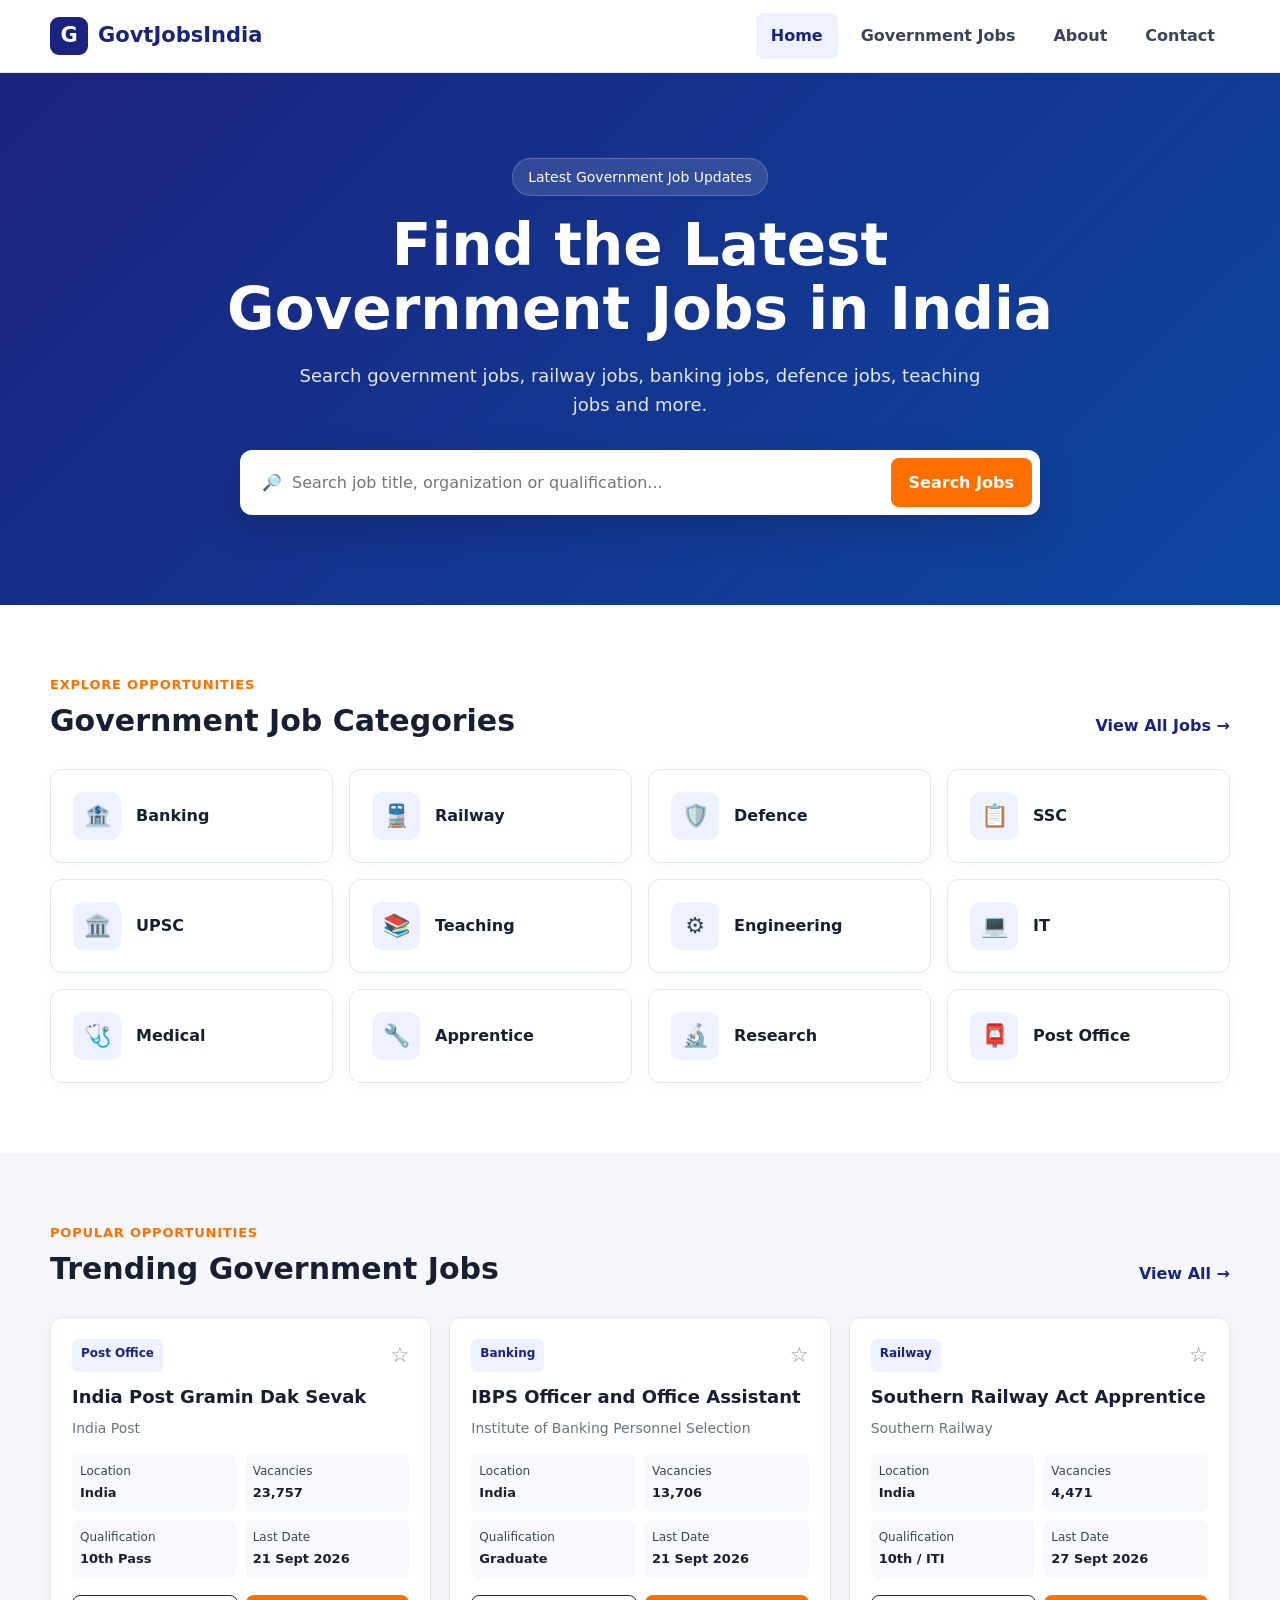
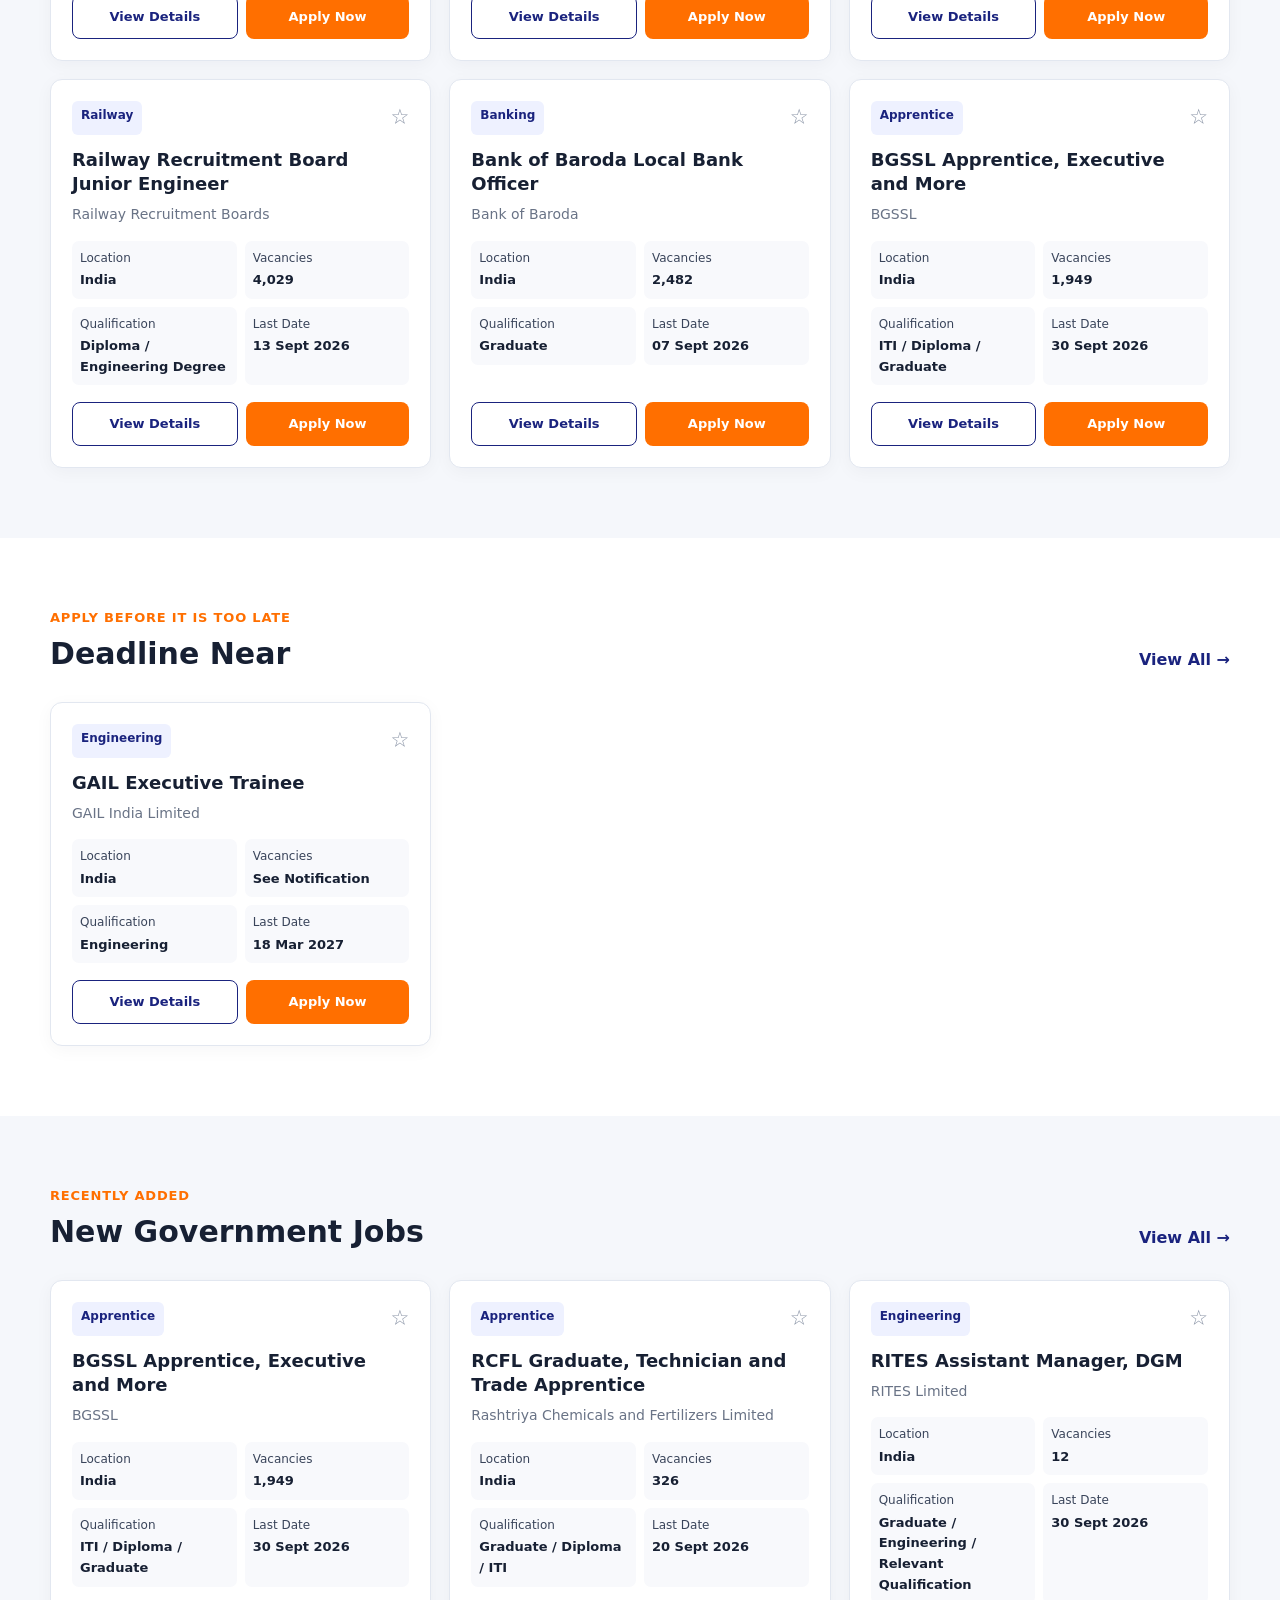
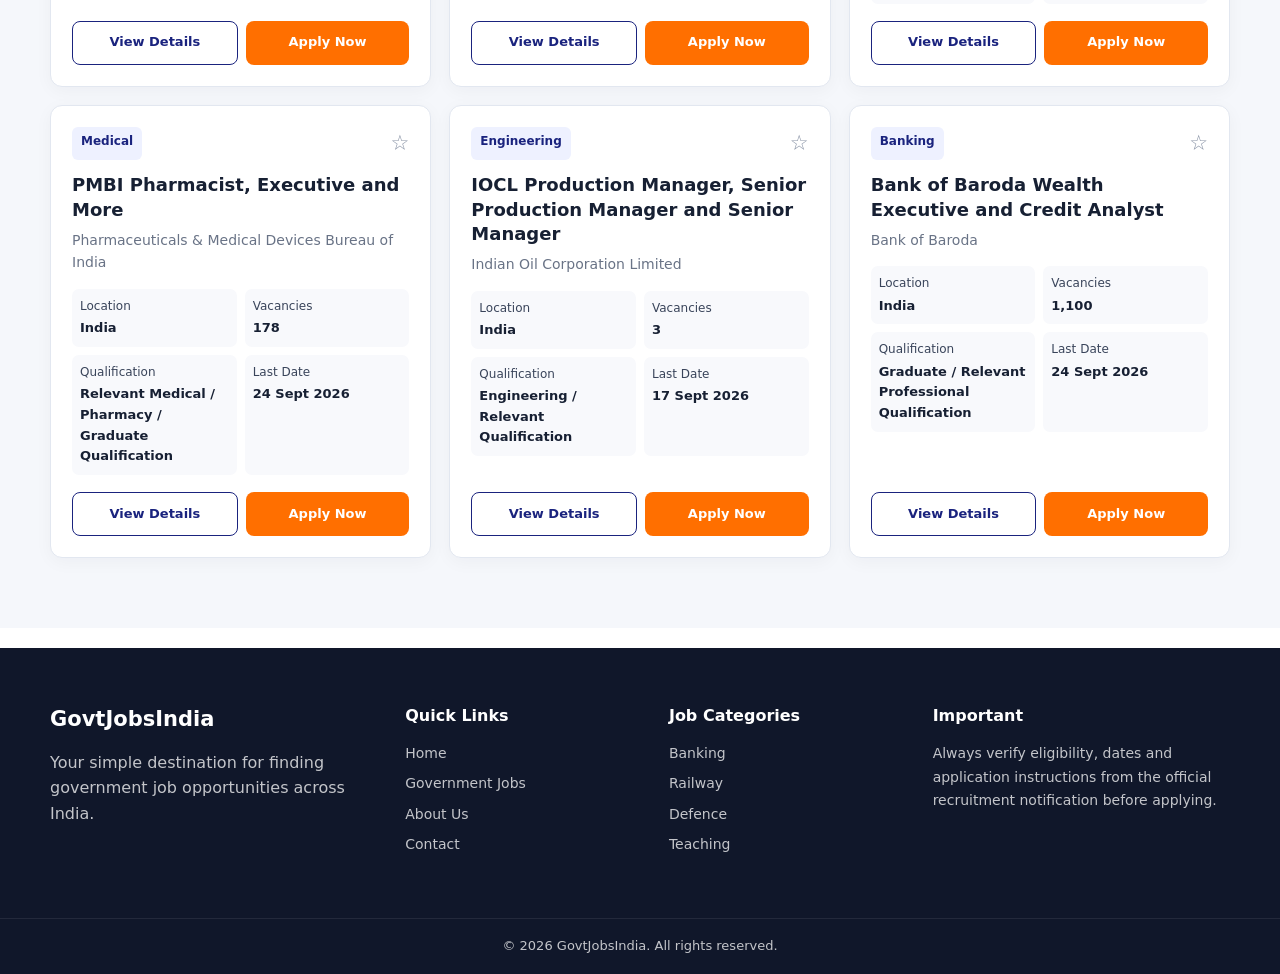
==== index.html @ e60f7128 "Update index.html" ====
<!DOCTYPE html>
<html lang="en">
<head>
    <meta name="google-site-verification" content="60Q8MkypbepkifWlo8jgeXw853gjFhP07hwdZeggtnI" />
    <meta charset="UTF-8">
    <meta name="viewport" content="width=device-width, initial-scale=1.0">
    <title>GovtJobsIndia - Latest Government Jobs in India</title>
    <meta name="description" content="Find the latest government jobs, banking jobs, railway jobs, defence jobs, teaching jobs and other government vacancies in India.">
    <meta name="keywords" content="government jobs India, govt jobs, latest government jobs, railway jobs, bank jobs, SSC jobs, UPSC jobs">
    <link rel="stylesheet" href="style.css">
</head>
<body>

<header class="site-header">
    <div class="container nav-container">
        <a href="index.html" class="logo">
            <span class="logo-icon">G</span>
            <span>GovtJobsIndia</span>
        </a>
        <button class="menu-toggle" id="menuToggle" aria-label="Open menu">☰</button>
        <nav class="main-nav" id="mainNav">
            <a href="index.html" class="active">Home</a>
            <a href="jobs.html">Government Jobs</a>
            <a href="about.html">About</a>
            <a href="contact.html">Contact</a>
        </nav>
    </div>
</header>

<main>
    <!-- HERO -->
    <section class="hero">
        <div class="container hero-content">
            <span class="hero-badge">Latest Government Job Updates</span>
            <h1>Find the Latest Government Jobs in India</h1>
            <p>Search government jobs, railway jobs, banking jobs, defence jobs, teaching jobs and more.</p>
            <form class="hero-search" id="homeSearch">
                <div class="search-box">
                    <span>🔎</span>
                    <input type="text" id="homeSearchInput" placeholder="Search job title, organization or qualification...">
                </div>
                <button type="submit" class="btn btn-primary">Search Jobs</button>
            </form>
        </div>
    </section>

    <!-- CATEGORIES -->
    <section class="section">
        <div class="container">
            <div class="section-heading">
                <div>
                    <span class="section-label">Explore Opportunities</span>
                    <h2>Government Job Categories</h2>
                </div>
                <a href="jobs.html" class="view-all">View All Jobs →</a>
            </div>
            <div class="category-grid" id="categoryGrid"></div>
        </div>
    </section>

    <!-- TRENDING JOBS -->
    <section class="section section-light">
        <div class="container">
            <div class="section-heading">
                <div>
                    <span class="section-label">Popular Opportunities</span>
                    <h2>Trending Government Jobs</h2>
                </div>
                <a href="jobs.html" class="view-all">View All →</a>
            </div>
            <div class="job-grid" id="trendingJobs"></div>
        </div>
    </section>

    <!-- DEADLINE -->
    <section class="section">
        <div class="container">
            <div class="section-heading">
                <div>
                    <span class="section-label">Apply Before It Is Too Late</span>
                    <h2>Deadline Near</h2>
                </div>
                <a href="jobs.html?sort=deadline" class="view-all">View All →</a>
            </div>
            <div class="job-grid" id="deadlineJobs"></div>
        </div>
    </section>

    <!-- NEW JOBS -->
    <section class="section section-light">
        <div class="container">
            <div class="section-heading">
                <div>
                    <span class="section-label">Recently Added</span>
                    <h2>New Government Jobs</h2>
                </div>
                <a href="jobs.html?sort=newest" class="view-all">View All →</a>
            </div>
            <div class="job-grid" id="newJobs"></div>
        </div>
    </section>
</main>

<footer class="site-footer">
    <div class="container footer-grid">
        <div>
            <a href="index.html" class="footer-logo">GovtJobsIndia</a>
            <p>Your simple destination for finding government job opportunities across India.</p>
        </div>
        <div>
            <h3>Quick Links</h3>
            <a href="index.html">Home</a>
            <a href="jobs.html">Government Jobs</a>
            <a href="about.html">About Us</a>
            <a href="contact.html">Contact</a>
        </div>
        <div>
            <h3>Job Categories</h3>
            <a href="jobs.html?category=Banking">Banking</a>
            <a href="jobs.html?category=Railway">Railway</a>
            <a href="jobs.html?category=Defence">Defence</a>
            <a href="jobs.html?category=Teaching">Teaching</a>
        </div>
        <div>
            <h3>Important</h3>
            <p class="footer-note">Always verify eligibility, dates and application instructions from the official recruitment notification before applying.</p>
        </div>
    </div>
    <div class="footer-bottom">
        <div class="container">
            <p>© <span id="currentYear"></span> GovtJobsIndia. All rights reserved.</p>
        </div>
    </div>
</footer>

<script src="data.js"></script>
<script src="app.js"></script>
</body>
</html>
---- style.css ----
/* =========================================================
   GOVTJOBSINDIA - GLOBAL CSS
   ========================================================= */

:root {

    --primary: #1a237e;
    --secondary: #0d47a1;
    --accent: #ff6f00;
    --success: #2e7d32;
    --warning: #e65100;

    --dark: #172033;
    --text: #39445a;
    --muted: #697386;

    --white: #ffffff;
    --light: #f5f7fb;
    --border: #e2e7f0;

    --shadow:
        0 8px 30px rgba(26, 35, 126, 0.08);

    --radius: 12px;

    --container: 1180px;
}


/* RESET */

* {
    margin: 0;
    padding: 0;
    box-sizing: border-box;
}


html {
    scroll-behavior: smooth;
}


body {

    font-family:
        "Segoe UI",
        Roboto,
        system-ui,
        -apple-system,
        sans-serif;

    color: var(--text);

    background: var(--white);

    line-height: 1.6;

    font-size: 16px;
}


img {
    max-width: 100%;
    display: block;
}


a {
    text-decoration: none;
    color: inherit;
}


button,
input,
select,
textarea {
    font: inherit;
}


button {
    cursor: pointer;
}


/* CONTAINER */

.container {

    width: min(
        calc(100% - 32px),
        var(--container)
    );

    margin: 0 auto;
}


/* HEADER */

.site-header {

    background: var(--white);

    border-bottom:
        1px solid var(--border);

    position: sticky;

    top: 0;

    z-index: 1000;
}


.nav-container {

    min-height: 72px;

    display: flex;

    align-items: center;

    justify-content: space-between;
}


.logo {

    display: flex;

    align-items: center;

    gap: 10px;

    color: var(--primary);

    font-size: 21px;

    font-weight: 700;
}


.logo-icon {

    width: 38px;
    height: 38px;

    border-radius: 9px;

    display: flex;

    align-items: center;
    justify-content: center;

    background: var(--primary);

    color: white;

    font-weight: 800;
}


.main-nav {

    display: flex;

    align-items: center;

    gap: 8px;
}


.main-nav a {

    padding: 10px 15px;

    border-radius: 8px;

    color: var(--text);

    font-weight: 600;

    transition: 0.2s ease;
}


.main-nav a:hover,
.main-nav a.active {

    color: var(--primary);

    background: #eef1ff;
}


.menu-toggle {

    display: none;

    border: 0;

    background: transparent;

    font-size: 27px;

    color: var(--primary);
}


/* HERO */

.hero {

    background:
        linear-gradient(
            135deg,
            var(--primary),
            var(--secondary)
        );

    color: white;

    padding:
        85px 0 90px;
}


.hero-content {

    max-width: 900px;

    text-align: center;

    margin: auto;
}


.hero-badge {

    display: inline-block;

    background:
        rgba(255,255,255,0.13);

    border:
        1px solid rgba(255,255,255,0.2);

    padding: 7px 15px;

    border-radius: 30px;

    font-size: 14px;

    margin-bottom: 18px;
}


.hero h1 {

    font-size:
        clamp(34px, 5vw, 58px);

    line-height: 1.1;

    margin-bottom: 20px;

    font-weight: 700;
}


.hero p {

    max-width: 700px;

    margin: 0 auto 30px;

    font-size: 18px;

    color:
        rgba(255,255,255,0.88);
}


/* SEARCH */

.hero-search {

    max-width: 800px;

    margin: auto;

    display: flex;

    gap: 10px;

    background: white;

    padding: 8px;

    border-radius: 12px;

    box-shadow:
        0 15px 40px
        rgba(0,0,0,0.16);
}


.search-box {

    flex: 1;

    display: flex;

    align-items: center;

    gap: 10px;

    padding: 0 14px;

    color: var(--muted);
}


.search-box input {

    border: 0;

    outline: 0;

    width: 100%;

    padding: 12px 0;

    color: var(--dark);

    background: transparent;
}


/* BUTTONS */

.btn {

    border: 0;

    display: inline-flex;

    align-items: center;

    justify-content: center;

    gap: 7px;

    min-height: 44px;

    padding: 10px 18px;

    border-radius: 8px;

    font-weight: 700;

    transition:
        transform 0.2s ease,
        opacity 0.2s ease;
}


.btn:hover {

    transform: translateY(-1px);

    opacity: 0.94;
}


.btn-primary {

    background: var(--accent);

    color: white;
}


.btn-secondary {

    background: var(--primary);

    color: white;
}


.btn-outline {

    background: white;

    color: var(--primary);

    border:
        1px solid var(--primary);
}


.full-width {
    width: 100%;
}


/* SECTIONS */

.section {

    padding:
        70px 0;
}


.section-light {

    background: var(--light);
}


.section-heading {

    display: flex;

    align-items: end;

    justify-content: space-between;

    gap: 20px;

    margin-bottom: 30px;
}


.section-heading h2 {

    color: var(--dark);

    font-size: 30px;

    line-height: 1.2;
}


.section-label {

    display: block;

    color: var(--accent);

    font-size: 13px;

    text-transform: uppercase;

    letter-spacing: 0.8px;

    font-weight: 800;

    margin-bottom: 7px;
}


.view-all {

    color: var(--primary);

    font-weight: 700;

    white-space: nowrap;
}


/* CATEGORY */

.category-grid {

    display: grid;

    grid-template-columns:
        repeat(4, 1fr);

    gap: 16px;
}


.category-card {

    background: white;

    border:
        1px solid var(--border);

    border-radius: var(--radius);

    padding: 22px;

    display: flex;

    align-items: center;

    gap: 15px;

    transition: 0.2s ease;

    box-shadow:
        0 3px 15px
        rgba(20,30,60,0.03);
}


.category-card:hover {

    transform: translateY(-4px);

    border-color:
        rgba(26,35,126,0.25);

    box-shadow: var(--shadow);
}


.category-icon {

    width: 48px;
    height: 48px;

    flex: 0 0 48px;

    display: flex;

    align-items: center;
    justify-content: center;

    border-radius: 10px;

    background: #eef1ff;

    font-size: 22px;
}


.category-card h3 {

    color: var(--dark);

    font-size: 16px;
}


/* JOB GRID */

.job-grid {

    display: grid;

    grid-template-columns:
        repeat(3, 1fr);

    gap: 18px;
}


.job-card {

    background: white;

    border:
        1px solid var(--border);

    border-radius: var(--radius);

    padding: 21px;

    box-shadow:
        0 4px 18px
        rgba(20,30,60,0.04);

    transition: 0.2s ease;

    display: flex;

    flex-direction: column;
}


.job-card:hover {

    transform: translateY(-4px);

    box-shadow: var(--shadow);
}


.job-top {

    display: flex;

    justify-content: space-between;

    gap: 10px;

    margin-bottom: 13px;
}


.job-category {

    display: inline-flex;

    padding: 5px 9px;

    border-radius: 6px;

    background: #eef1ff;

    color: var(--primary);

    font-size: 12px;

    font-weight: 700;
}


.save-btn {

    border: 0;

    background: transparent;

    font-size: 21px;

    color: #8b95a7;
}


.save-btn.saved {

    color: var(--accent);
}


.job-card h3 {

    color: var(--dark);

    font-size: 18px;

    line-height: 1.35;

    margin-bottom: 7px;
}


.job-org {

    color: var(--muted);

    font-size: 14px;

    margin-bottom: 15px;
}


.job-meta {

    display: grid;

    grid-template-columns:
        1fr 1fr;

    gap: 8px;

    margin-bottom: 17px;
}


.meta-item {

    background: #f8f9fc;

    border-radius: 7px;

    padding: 8px;

    font-size: 12px;
}


.meta-item strong {

    display: block;

    color: var(--dark);

    font-size: 13px;

    margin-top: 2px;
}


.deadline {

    color: var(--warning);

    font-weight: 700;
}


.job-actions {

    display: flex;

    gap: 8px;

    margin-top: auto;
}


.job-actions .btn {

    flex: 1;

    min-width: 0;

    font-size: 13px;
}


/* PAGE HERO */

.page-hero {

    padding:
        65px 0;

    background:
        linear-gradient(
            135deg,
            #f2f4ff,
            #eef5ff
        );

    border-bottom:
        1px solid var(--border);
}


.page-hero h1 {

    color: var(--dark);

    font-size:
        clamp(32px, 5vw, 46px);

    line-height: 1.15;

    margin-bottom: 12px;
}


.page-hero p {

    color: var(--muted);

    font-size: 17px;
}


/* FILTER */

.filter-panel {

    background: white;

    border:
        1px solid var(--border);

    border-radius: var(--radius);

    padding: 20px;

    display: grid;

    grid-template-columns:
        2fr repeat(5, 1fr) auto;

    gap: 12px;

    margin-bottom: 30px;

    box-shadow:
        0 4px 18px
        rgba(20,30,60,0.04);
}


.filter-group,
.filter-search {

    display: flex;

    flex-direction: column;

    gap: 6px;
}


.filter-group label,
.filter-search label,
.form-group label {

    color: var(--dark);

    font-size: 13px;

    font-weight: 700;
}


.filter-panel input,
.filter-panel select,
.form-group input,
.form-group textarea {

    width: 100%;

    border:
        1px solid var(--border);

    border-radius: 8px;

    background: white;

    color: var(--dark);

    padding: 11px 12px;

    outline: none;

    transition: 0.2s ease;
}


.filter-panel input:focus,
.filter-panel select:focus,
.form-group input:focus,
.form-group textarea:focus {

    border-color:
        var(--primary);

    box-shadow:
        0 0 0 3px
        rgba(26,35,126,0.08);
}


.reset-btn {

    align-self: end;
}


/* RESULTS */

.results-header {

    display: flex;

    justify-content: space-between;

    margin-bottom: 22px;
}


.results-header h2 {

    color: var(--dark);

    font-size: 25px;
}


.results-header p {

    color: var(--muted);

    font-size: 14px;
}


/* JOB LIST */

.job-list {

    display: grid;

    gap: 14px;
}


.job-list .job-card {

    display: grid;

    grid-template-columns:
        1fr auto;

    align-items: center;

    gap: 20px;
}


.job-list .job-meta {

    margin-bottom: 0;
}


.job-list .job-actions {

    min-width: 210px;
}


/* PAGINATION */

.pagination {

    display: flex;

    justify-content: center;

    flex-wrap: wrap;

    gap: 7px;

    margin-top: 35px;
}


.page-btn {

    min-width: 40px;

    height: 40px;

    border:
        1px solid var(--border);

    border-radius: 7px;

    background: white;

    color: var(--dark);

    font-weight: 700;
}


.page-btn.active {

    background: var(--primary);

    color: white;

    border-color: var(--primary);
}


/* DETAIL */

.detail-wrapper {

    padding:
        55px 0 75px;
}


.detail-header {

    background:
        linear-gradient(
            135deg,
            var(--primary),
            var(--secondary)
        );

    color: white;

    border-radius:
        15px 15px 0 0;

    padding: 35px;
}


.detail-header h1 {

    font-size:
        clamp(28px, 4vw, 42px);

    line-height: 1.2;

    margin-bottom: 12px;
}


.detail-org {

    font-size: 17px;

    opacity: 0.9;
}


.detail-badges {

    display: flex;

    flex-wrap: wrap;

    gap: 8px;

    margin-top: 20px;
}


.badge {

    display: inline-flex;

    align-items: center;

    padding: 6px 10px;

    border-radius: 6px;

    background:
        rgba(255,255,255,0.13);

    font-size: 13px;
}


.countdown-box {

    margin-top: 20px;

    background:
        rgba(0,0,0,0.16);

    padding: 13px 16px;

    border-radius: 9px;

    font-weight: 700;
}


.detail-body {

    background: white;

    border:
        1px solid var(--border);

    border-top: 0;

    border-radius:
        0 0 15px 15px;

    padding: 30px;
}


.detail-grid {

    display: grid;

    grid-template-columns:
        repeat(4, 1fr);

    gap: 13px;

    margin-bottom: 35px;
}


.detail-item {

    padding: 15px;

    background: var(--light);

    border-radius: 9px;
}


.detail-item span {

    display: block;

    color: var(--muted);

    font-size: 12px;

    margin-bottom: 4px;
}


.detail-item strong {

    color: var(--dark);

    font-size: 14px;
}


.detail-section {

    padding: 25px 0;

    border-top:
        1px solid var(--border);
}


.detail-section h2 {

    color: var(--dark);

    font-size: 22px;

    margin-bottom: 13px;
}


.detail-section p {

    margin-bottom: 10px;
}


.detail-section ul {

    padding-left: 20px;
}


.detail-section li {

    margin-bottom: 7px;
}


.source-details {

    background:
        #f7f9ff;

    border:
        1px solid #dfe5ff;

    border-radius: 10px;

    padding: 20px;
}


.important-links {

    display: flex;

    flex-wrap: wrap;

    gap: 10px;

    margin-top: 20px;
}


/* ABOUT */

.content-card {

    background: white;

    border:
        1px solid var(--border);

    border-radius: var(--radius);

    padding: 30px;

    margin-bottom: 22px;

    box-shadow:
        0 4px 18px
        rgba(20,30,60,0.04);
}


.content-card h2 {

    color: var(--dark);

    font-size: 27px;

    margin-bottom: 15px;
}


.content-card p {

    margin-bottom: 13px;
}


.info-grid {

    display: grid;

    grid-template-columns:
        repeat(4, 1fr);

    gap: 18px;

    margin-bottom: 22px;
}


.info-card {

    background: white;

    border:
        1px solid var(--border);

    border-radius: var(--radius);

    padding: 23px;

    box-shadow:
        0 4px 18px
        rgba(20,30,60,0.04);
}


.info-icon {

    width: 48px;
    height: 48px;

    display: flex;

    align-items: center;
    justify-content: center;

    background: #eef1ff;

    border-radius: 9px;

    font-size: 22px;

    margin-bottom: 15px;
}


.info-card h3 {

    color: var(--dark);

    margin-bottom: 7px;
}


.info-card p {

    color: var(--muted);

    font-size: 14px;
}


.notice-card {

    border-left:
        4px solid var(--accent);
}


/* CONTACT */

.contact-grid {

    display: grid;

    grid-template-columns:
        0.8fr 1.2fr;

    gap: 30px;

    align-items: start;
}


.contact-info {

    padding: 20px 0;
}


.contact-info h2 {

    color: var(--dark);

    font-size: 30px;

    margin-bottom: 12px;
}


.contact-info > p {

    color: var(--muted);

    margin-bottom: 30px;
}


.contact-item {

    display: flex;

    gap: 14px;

    margin-bottom: 22px;
}


.contact-icon {

    width: 45px;
    height: 45px;

    flex: 0 0 45px;

    border-radius: 9px;

    background: #eef1ff;

    display: flex;

    align-items: center;
    justify-content: center;

    font-size: 19px;
}


.contact-item h3 {

    color: var(--dark);

    font-size: 16px;
}


.contact-item p {

    color: var(--muted);

    font-size: 14px;
}


.contact-form-card {

    background: white;

    border:
        1px solid var(--border);

    border-radius: var(--radius);

    padding: 28px;

    box-shadow: var(--shadow);
}


.form-group {

    margin-bottom: 17px;
}


.form-group textarea {

    resize: vertical;

    min-height: 140px;
}


.form-status {

    margin-top: 12px;

    font-size: 14px;

    font-weight: 600;
}


/* ERROR */

.error-page {

    min-height:
        70vh;

    display: flex;

    align-items: center;

    justify-content: center;

    text-align: center;
}


.error-code {

    color: var(--primary);

    font-size: 100px;

    line-height: 1;

    font-weight: 800;

    margin-bottom: 15px;
}


.error-page h1 {

    color: var(--dark);

    margin-bottom: 10px;
}


.error-page p {

    color: var(--muted);

    margin-bottom: 25px;
}


/* EMPTY */

.empty-state {

    background: white;

    border:
        1px dashed var(--border);

    padding: 45px 20px;

    text-align: center;

    border-radius: var(--radius);

    color: var(--muted);
}


.empty-state h3 {

    color: var(--dark);

    margin-bottom: 7px;
}


/* FOOTER */

.site-footer {

    background:
        #10172a;

    color:
        rgba(255,255,255,0.75);

    margin-top: 20px;
}


.footer-grid {

    display: grid;

    grid-template-columns:
        1.4fr 1fr 1fr 1.3fr;

    gap: 35px;

    padding:
        55px 0;
}


.footer-logo {

    color: white;

    font-size: 21px;

    font-weight: 800;

    display: inline-block;

    margin-bottom: 13px;
}


.footer-grid h3 {

    color: white;

    font-size: 16px;

    margin-bottom: 13px;
}


.footer-grid a:not(.footer-logo) {

    display: block;

    margin-bottom: 8px;

    font-size: 14px;
}


.footer-grid a:hover {

    color: white;
}


.footer-note {

    font-size: 14px;

    line-height: 1.7;
}


.footer-bottom {

    border-top:
        1px solid
        rgba(255,255,255,0.08);

    padding:
        17px 0;

    text-align: center;

    font-size: 13px;
}


/* RESPONSIVE */

@media (max-width: 1100px) {

    .filter-panel {

        grid-template-columns:
            repeat(3, 1fr);
    }


    .category-grid {

        grid-template-columns:
            repeat(3, 1fr);
    }


    .job-grid {

        grid-template-columns:
            repeat(2, 1fr);
    }


    .info-grid {

        grid-template-columns:
            repeat(2, 1fr);
    }


    .detail-grid {

        grid-template-columns:
            repeat(2, 1fr);
    }


    .footer-grid {

        grid-template-columns:
            repeat(2, 1fr);
    }

}


@media (max-width: 768px) {

    .container {

        width:
            min(
                calc(100% - 24px),
                var(--container)
            );
    }


    .menu-toggle {

        display: block;
    }


    .main-nav {

        position: absolute;

        top: 72px;

        left: 0;
        right: 0;

        display: none;

        flex-direction: column;

        align-items: stretch;

        background: white;

        border-bottom:
            1px solid var(--border);

        padding: 10px 12px;
    }


    .main-nav.open {

        display: flex;
    }


    .main-nav a {

        width: 100%;
    }


    .hero {

        padding:
            65px 0;
    }


    .hero-search {

        flex-direction: column;

        padding: 10px;
    }


    .hero-search .btn {

        width: 100%;
    }


    .category-grid {

        grid-template-columns:
            repeat(2, 1fr);
    }


    .job-grid {

        grid-template-columns:
            1fr;
    }


    .filter-panel {

        grid-template-columns:
            1fr;
    }


    .reset-btn {

        width: 100%;
    }


    .job-list .job-card {

        grid-template-columns:
            1fr;
    }


    .job-list .job-actions {

        min-width: 0;

        width: 100%;
    }


    .detail-header {

        padding: 25px 20px;
    }


    .detail-body {

        padding: 20px;
    }


    .detail-grid {

        grid-template-columns:
            1fr 1fr;
    }


    .contact-grid {

        grid-template-columns:
            1fr;
    }


    .section-heading {

        align-items: start;

        flex-direction: column;
    }

}


@media (max-width: 520px) {

    .category-grid {

        grid-template-columns:
            1fr;
    }


    .info-grid {

        grid-template-columns:
            1fr;
    }


    .detail-grid {

        grid-template-columns:
            1fr;
    }


    .footer-grid {

        grid-template-columns:
            1fr;
    }


    .job-actions {

        flex-direction: column;
    }


    .important-links {

        flex-direction: column;
    }


    .important-links .btn {

        width: 100%;
    }


    .section {

        padding:
            50px 0;
    }

}
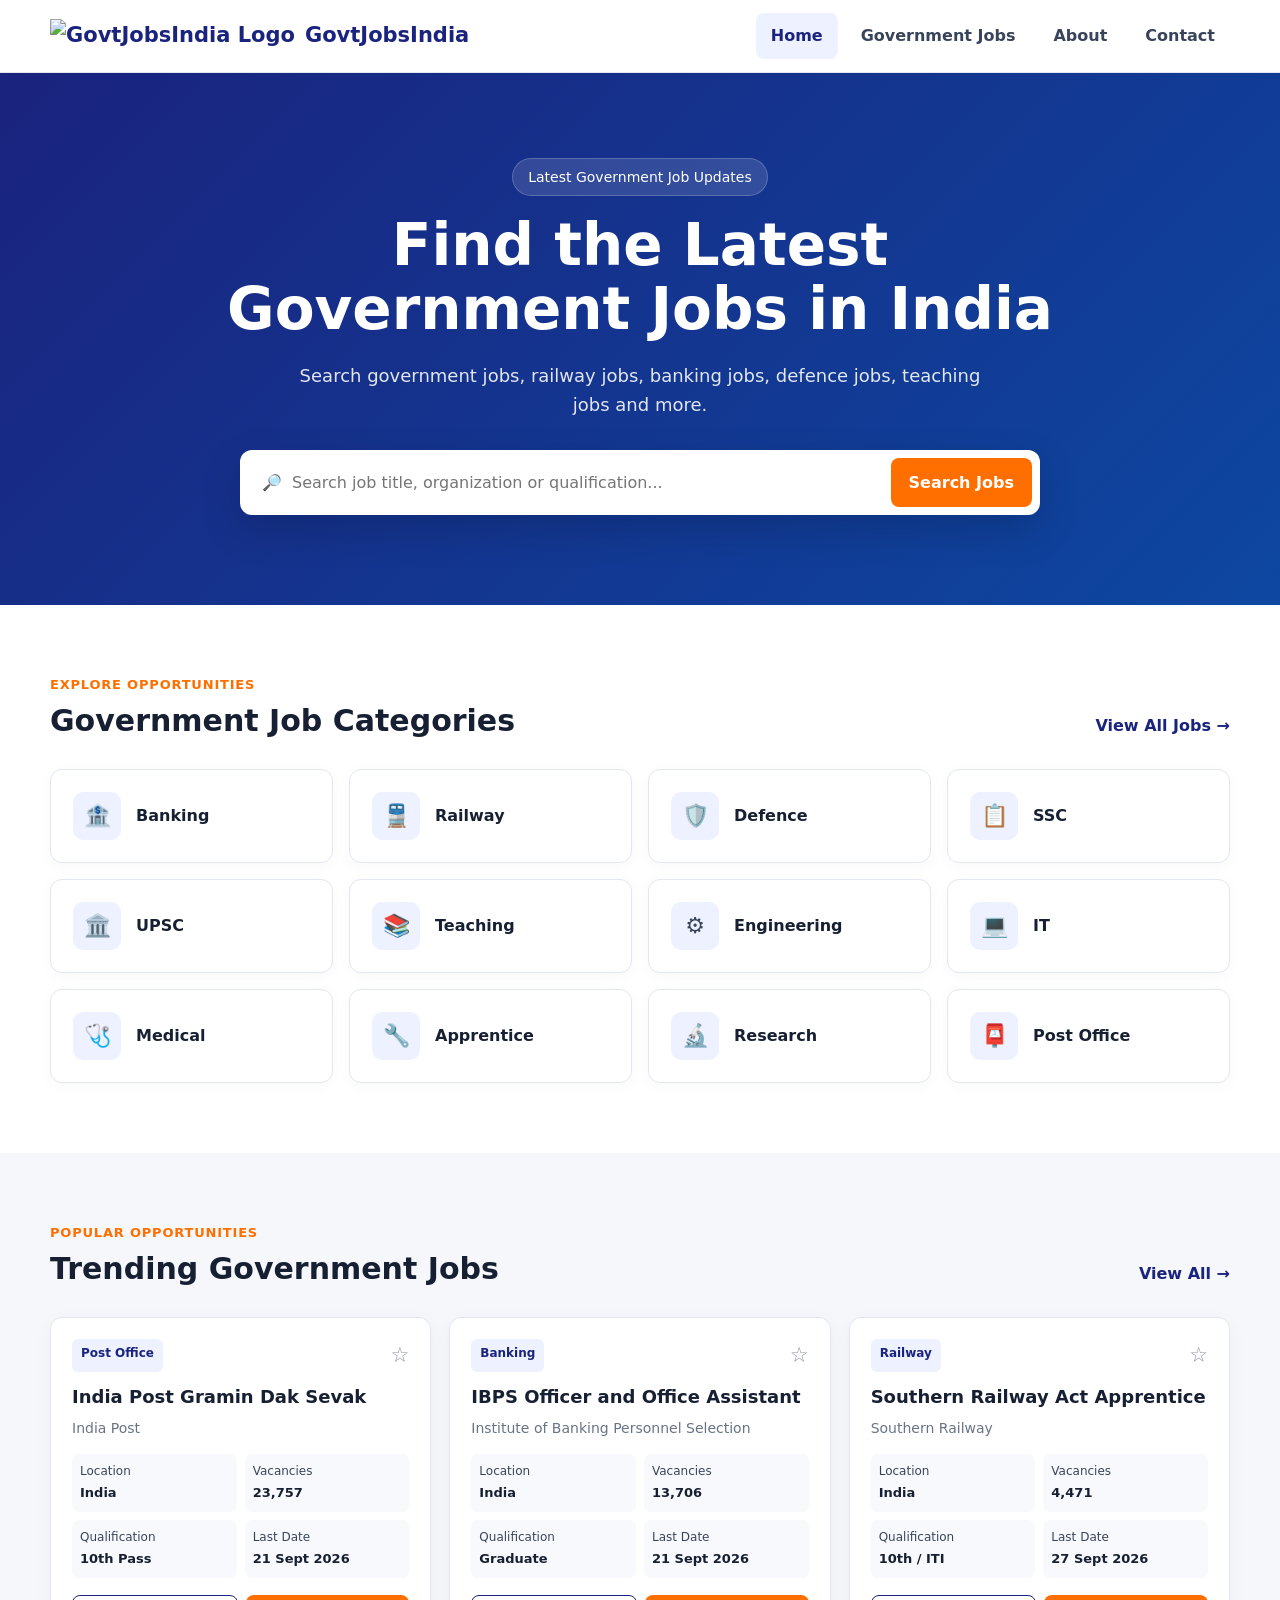
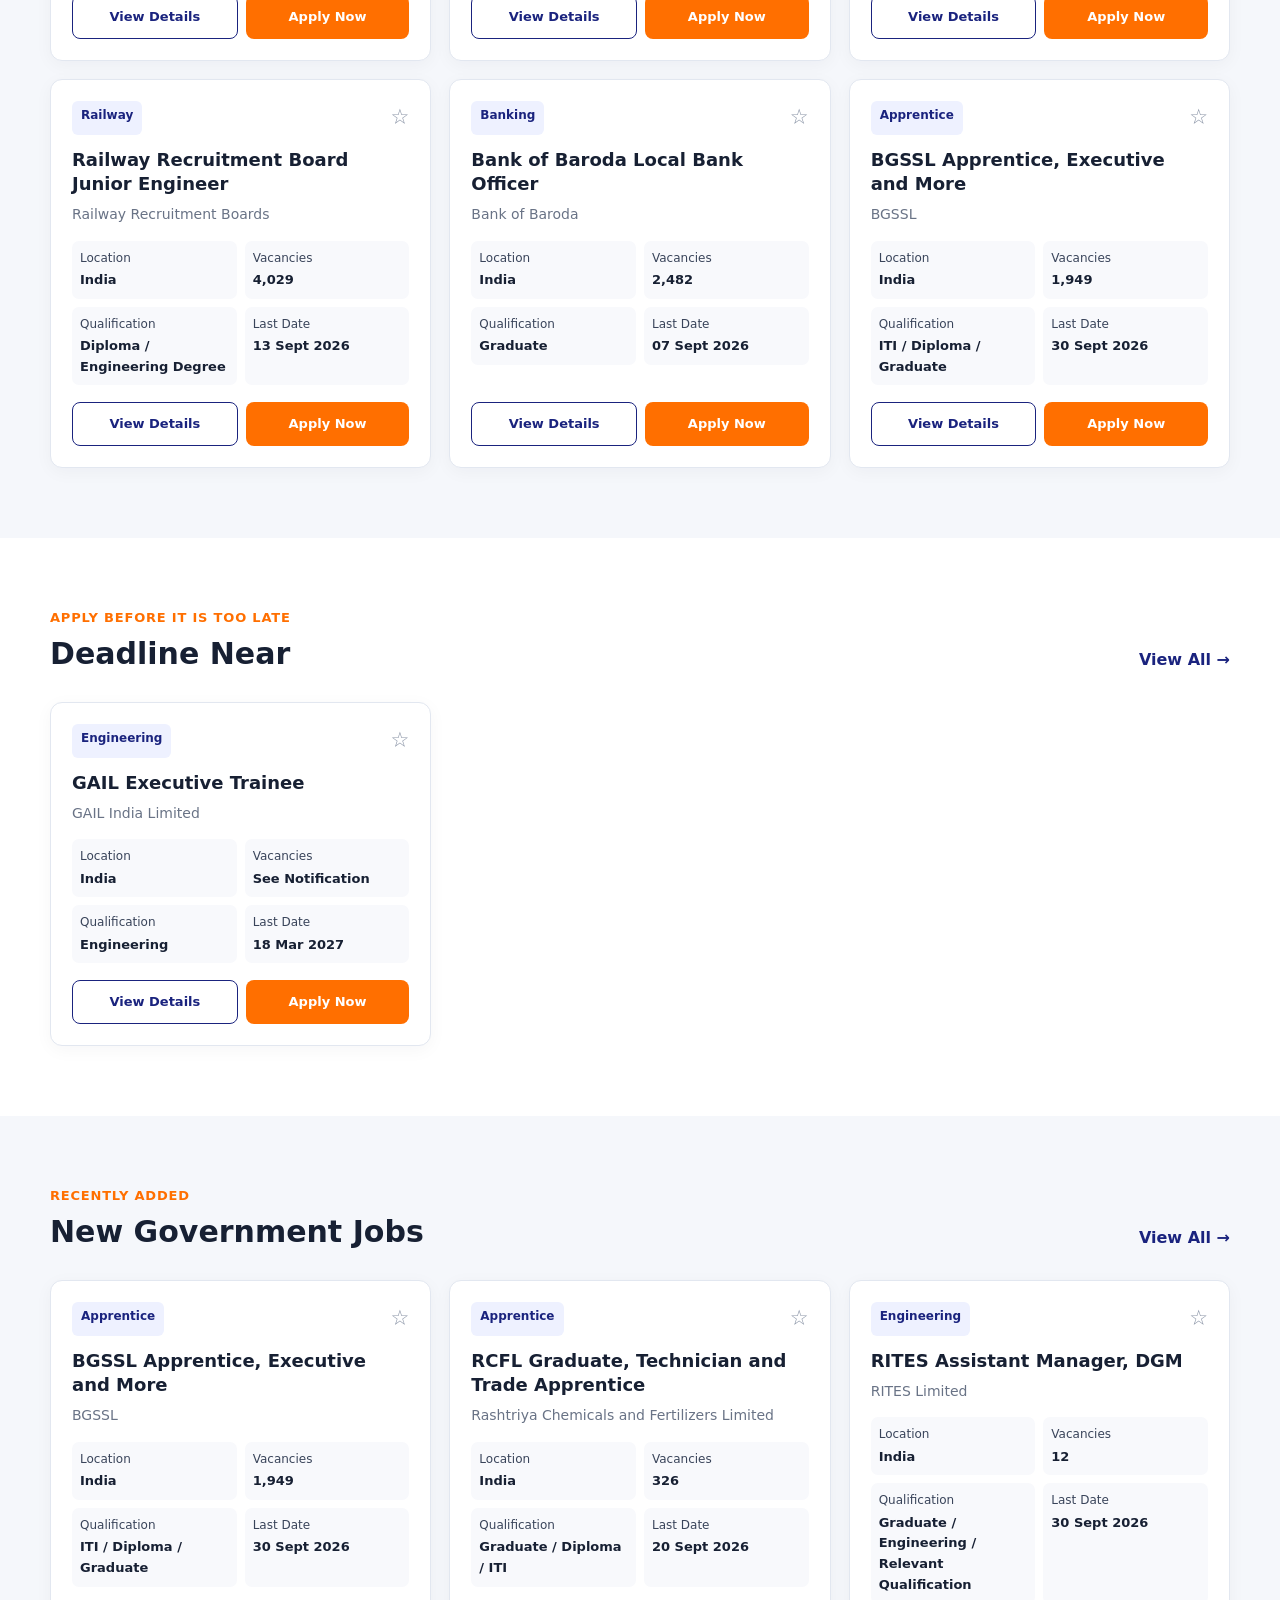
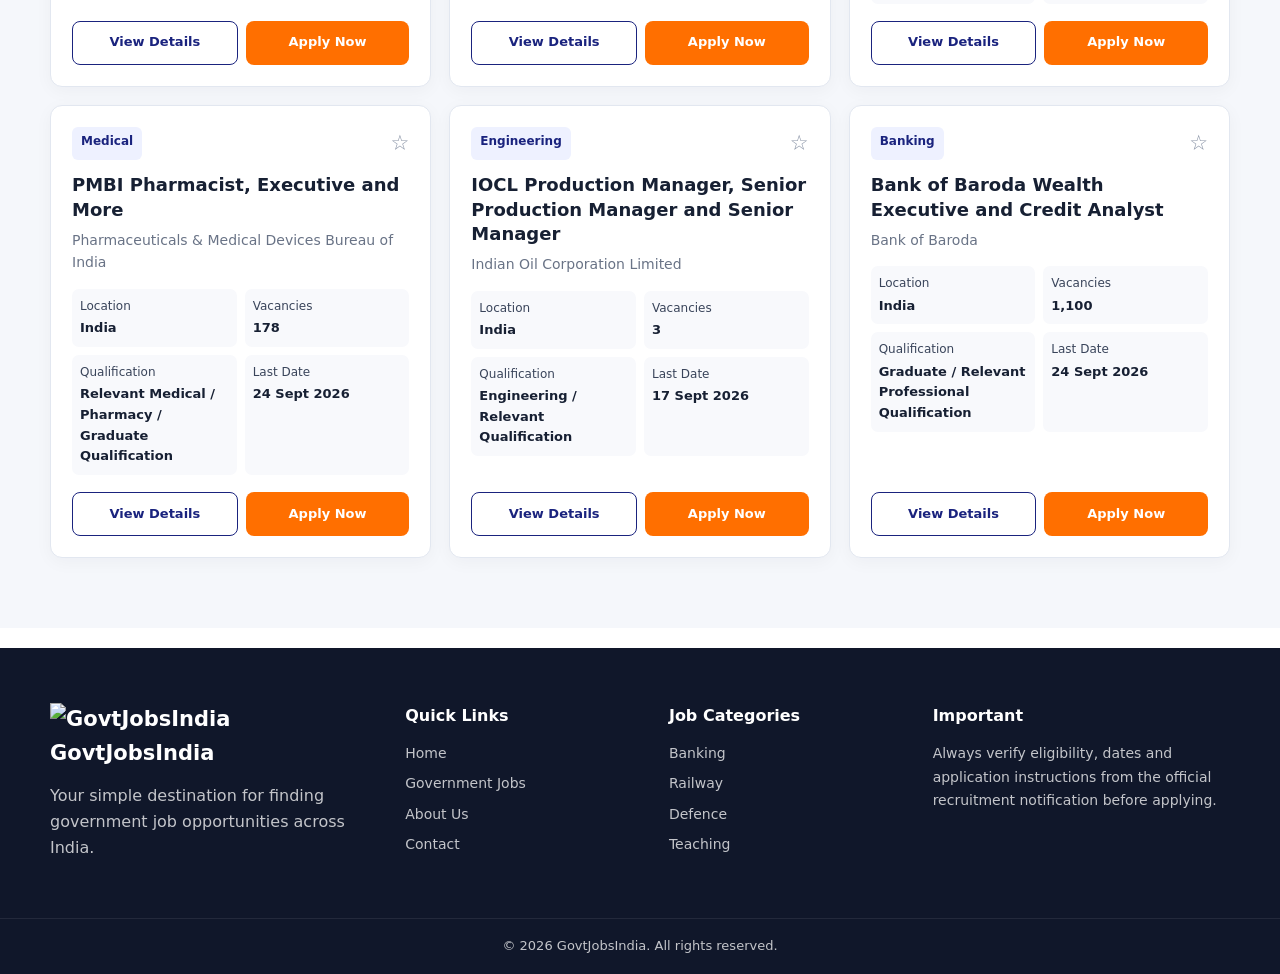
==== commit 3fa33e03: "Update index.html" ====
--- a/index.html
+++ b/index.html
@@ -1,20 +1,23 @@
 <!DOCTYPE html>
 <html lang="en">
 <head>
-    <meta name="google-site-verification" content="60Q8MkypbepkifWlo8jgeXw853gjFhP07hwdZeggtnI" />
     <meta charset="UTF-8">
     <meta name="viewport" content="width=device-width, initial-scale=1.0">
+    <meta name="google-site-verification" content="60Q8MkypbepkifWlo8jgeXw853gjFhP07hwdZeggtnI" />
     <title>GovtJobsIndia - Latest Government Jobs in India</title>
     <meta name="description" content="Find the latest government jobs, banking jobs, railway jobs, defence jobs, teaching jobs and other government vacancies in India.">
     <meta name="keywords" content="government jobs India, govt jobs, latest government jobs, railway jobs, bank jobs, SSC jobs, UPSC jobs">
     <link rel="stylesheet" href="style.css">
+    <!-- Favicon -->
+    <link rel="icon" href="favicon.ico" type="image/x-icon">
 </head>
 <body>
 
 <header class="site-header">
     <div class="container nav-container">
         <a href="index.html" class="logo">
-            <span class="logo-icon">G</span>
+            <!-- ===== লোগো ইমেজ যোগ করা হয়েছে ===== -->
+            <img src="logo.png" alt="GovtJobsIndia Logo" class="logo-img">
             <span>GovtJobsIndia</span>
         </a>
         <button class="menu-toggle" id="menuToggle" aria-label="Open menu">☰</button>
@@ -28,7 +31,6 @@
 </header>
 
 <main>
-    <!-- HERO -->
     <section class="hero">
         <div class="container hero-content">
             <span class="hero-badge">Latest Government Job Updates</span>
@@ -44,7 +46,6 @@
         </div>
     </section>
 
-    <!-- CATEGORIES -->
     <section class="section">
         <div class="container">
             <div class="section-heading">
@@ -58,7 +59,6 @@
         </div>
     </section>
 
-    <!-- TRENDING JOBS -->
     <section class="section section-light">
         <div class="container">
             <div class="section-heading">
@@ -72,7 +72,6 @@
         </div>
     </section>
 
-    <!-- DEADLINE -->
     <section class="section">
         <div class="container">
             <div class="section-heading">
@@ -86,7 +85,6 @@
         </div>
     </section>
 
-    <!-- NEW JOBS -->
     <section class="section section-light">
         <div class="container">
             <div class="section-heading">
@@ -104,7 +102,10 @@
 <footer class="site-footer">
     <div class="container footer-grid">
         <div>
-            <a href="index.html" class="footer-logo">GovtJobsIndia</a>
+            <a href="index.html" class="footer-logo">
+                <img src="logo.png" alt="GovtJobsIndia" class="footer-logo-img">
+                GovtJobsIndia
+            </a>
             <p>Your simple destination for finding government job opportunities across India.</p>
         </div>
         <div>
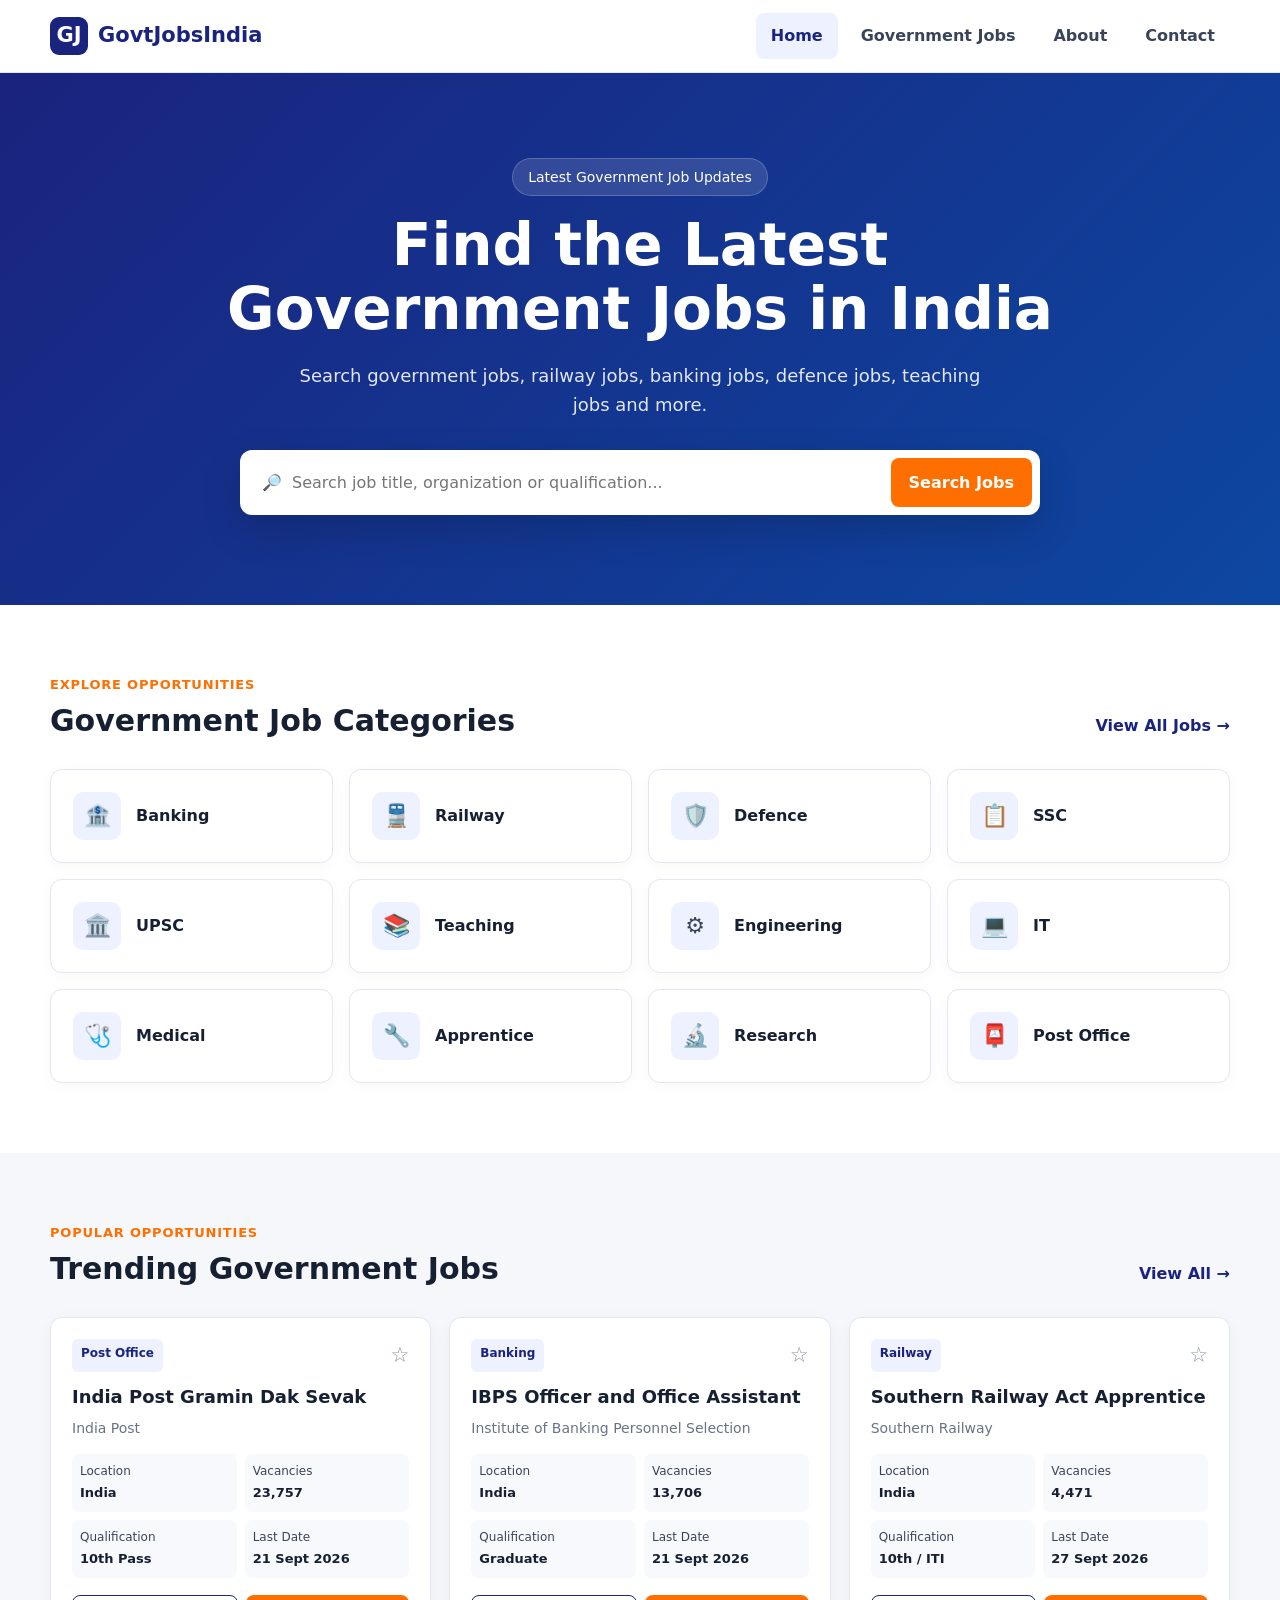
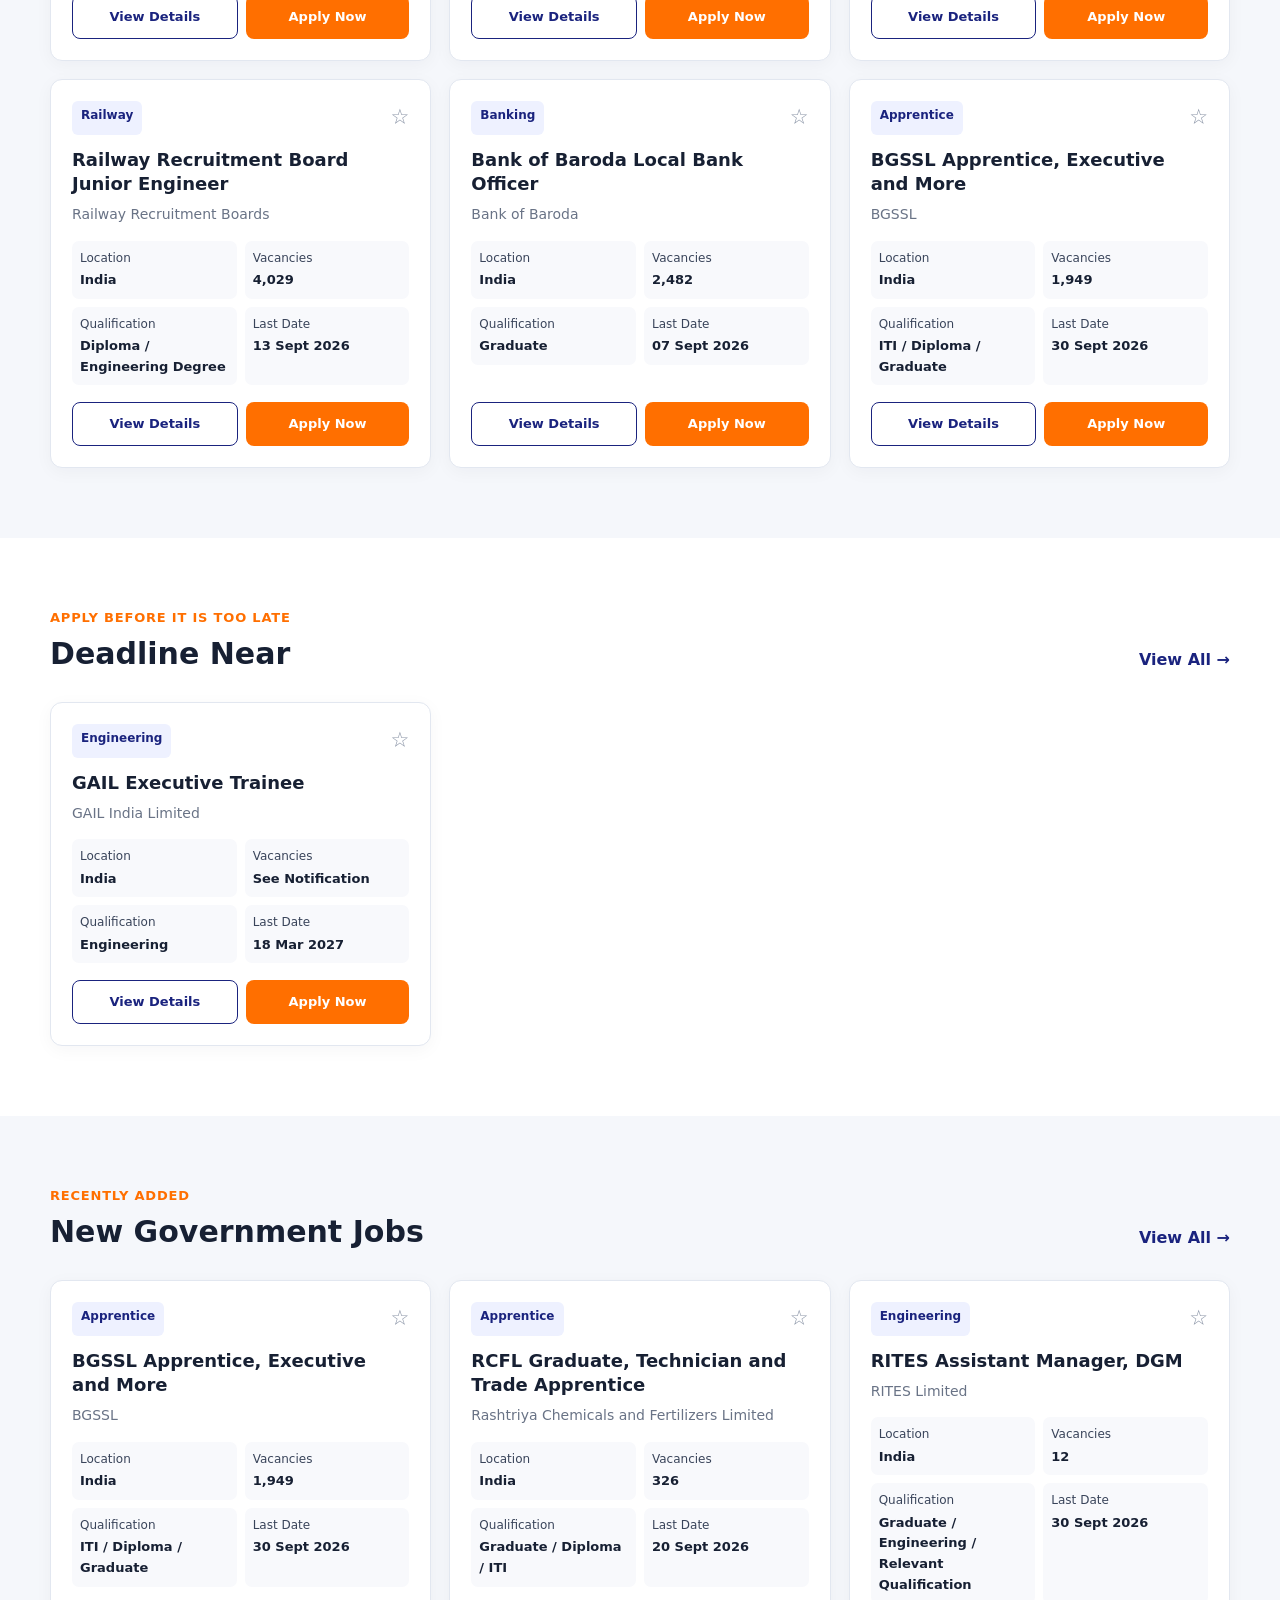
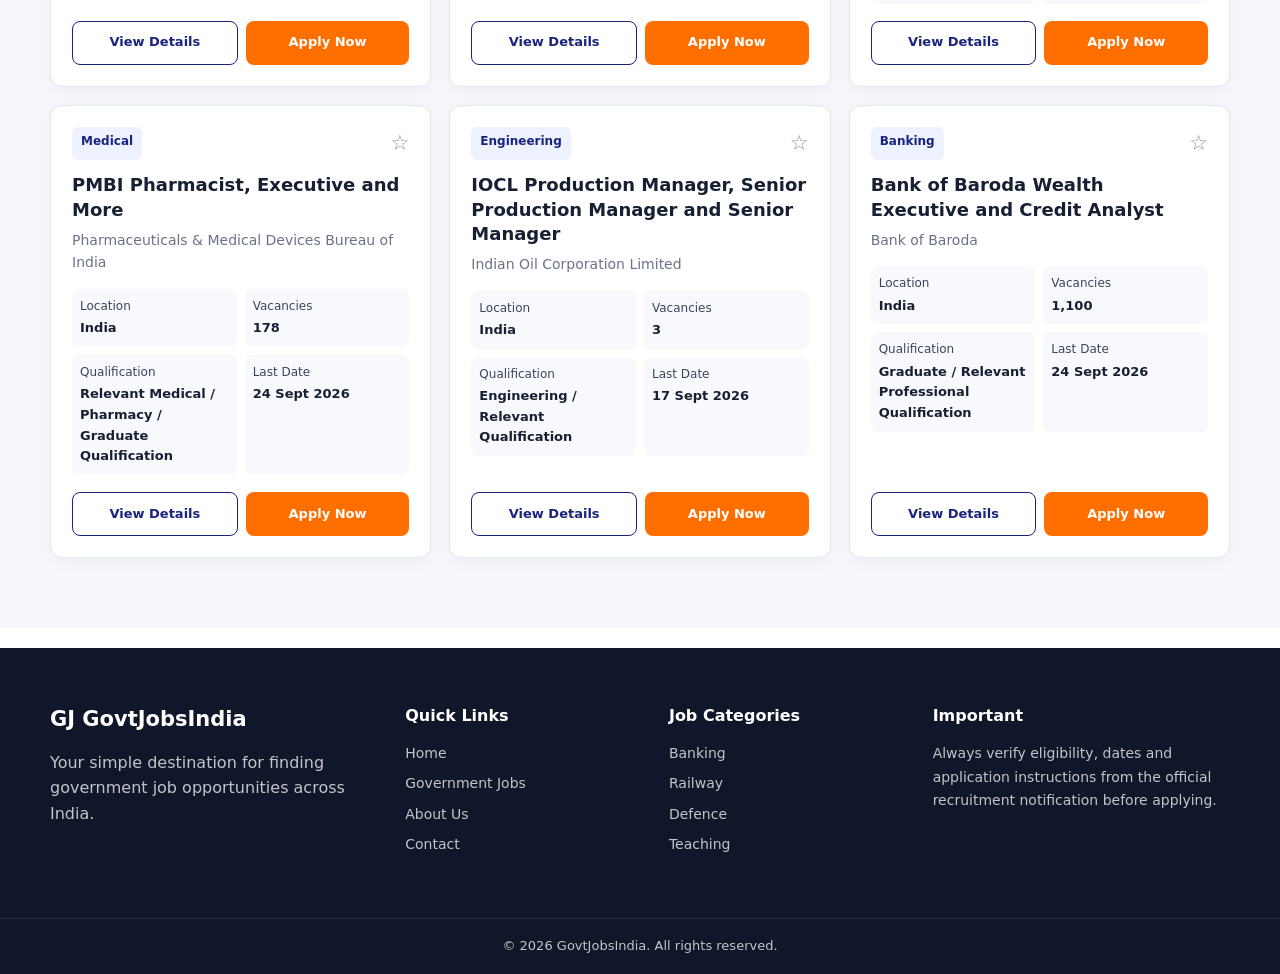
==== commit fc3f2bd1: "Update index.html" ====
--- a/index.html
+++ b/index.html
@@ -8,7 +8,6 @@
     <meta name="description" content="Find the latest government jobs, banking jobs, railway jobs, defence jobs, teaching jobs and other government vacancies in India.">
     <meta name="keywords" content="government jobs India, govt jobs, latest government jobs, railway jobs, bank jobs, SSC jobs, UPSC jobs">
     <link rel="stylesheet" href="style.css">
-    <!-- Favicon -->
     <link rel="icon" href="favicon.ico" type="image/x-icon">
 </head>
 <body>
@@ -16,8 +15,7 @@
 <header class="site-header">
     <div class="container nav-container">
         <a href="index.html" class="logo">
-            <!-- ===== লোগো ইমেজ যোগ করা হয়েছে ===== -->
-            <img src="logo.png" alt="GovtJobsIndia Logo" class="logo-img">
+            <span class="logo-icon">GJ</span>
             <span>GovtJobsIndia</span>
         </a>
         <button class="menu-toggle" id="menuToggle" aria-label="Open menu">☰</button>
@@ -103,7 +101,7 @@
     <div class="container footer-grid">
         <div>
             <a href="index.html" class="footer-logo">
-                <img src="logo.png" alt="GovtJobsIndia" class="footer-logo-img">
+                <span class="footer-logo-icon">GJ</span>
                 GovtJobsIndia
             </a>
             <p>Your simple destination for finding government job opportunities across India.</p>
--- a/style.css
+++ b/style.css
@@ -98,7 +98,9 @@
 }
 
 
-/* HEADER */
+/* =========================================================
+   HEADER & LOGO
+   ========================================================= */
 
 .site-header {
 
@@ -127,6 +129,7 @@
 }
 
 
+/* ----- LOGO STYLES ----- */
 .logo {
 
     display: flex;
@@ -140,6 +143,19 @@
     font-size: 21px;
 
     font-weight: 700;
+}
+
+
+/* লোগো ইমেজের স্টাইল */
+.logo-img {
+
+    height: 45px;
+
+    width: auto;
+
+    vertical-align: middle;
+
+    border-radius: 8px;
 }
 
 
@@ -160,6 +176,35 @@
     color: white;
 
     font-weight: 800;
+}
+
+
+/* ফুটারের লোগো */
+.footer-logo {
+
+    display: flex;
+
+    align-items: center;
+
+    gap: 10px;
+
+    color: white;
+
+    font-size: 21px;
+
+    font-weight: 800;
+
+    margin-bottom: 13px;
+}
+
+
+.footer-logo-img {
+
+    height: 35px;
+
+    width: auto;
+
+    border-radius: 6px;
 }
 
 
@@ -1783,6 +1828,19 @@
         flex-direction: column;
     }
 
+    /* ----- মোবাইলে লোগো সাইজ ----- */
+    .logo-img {
+        height: 35px;
+    }
+
+    .logo {
+        font-size: 18px;
+    }
+
+    .footer-logo-img {
+        height: 28px;
+    }
+
 }
 
 
@@ -1840,4 +1898,4 @@
             50px 0;
     }
 
-}+}
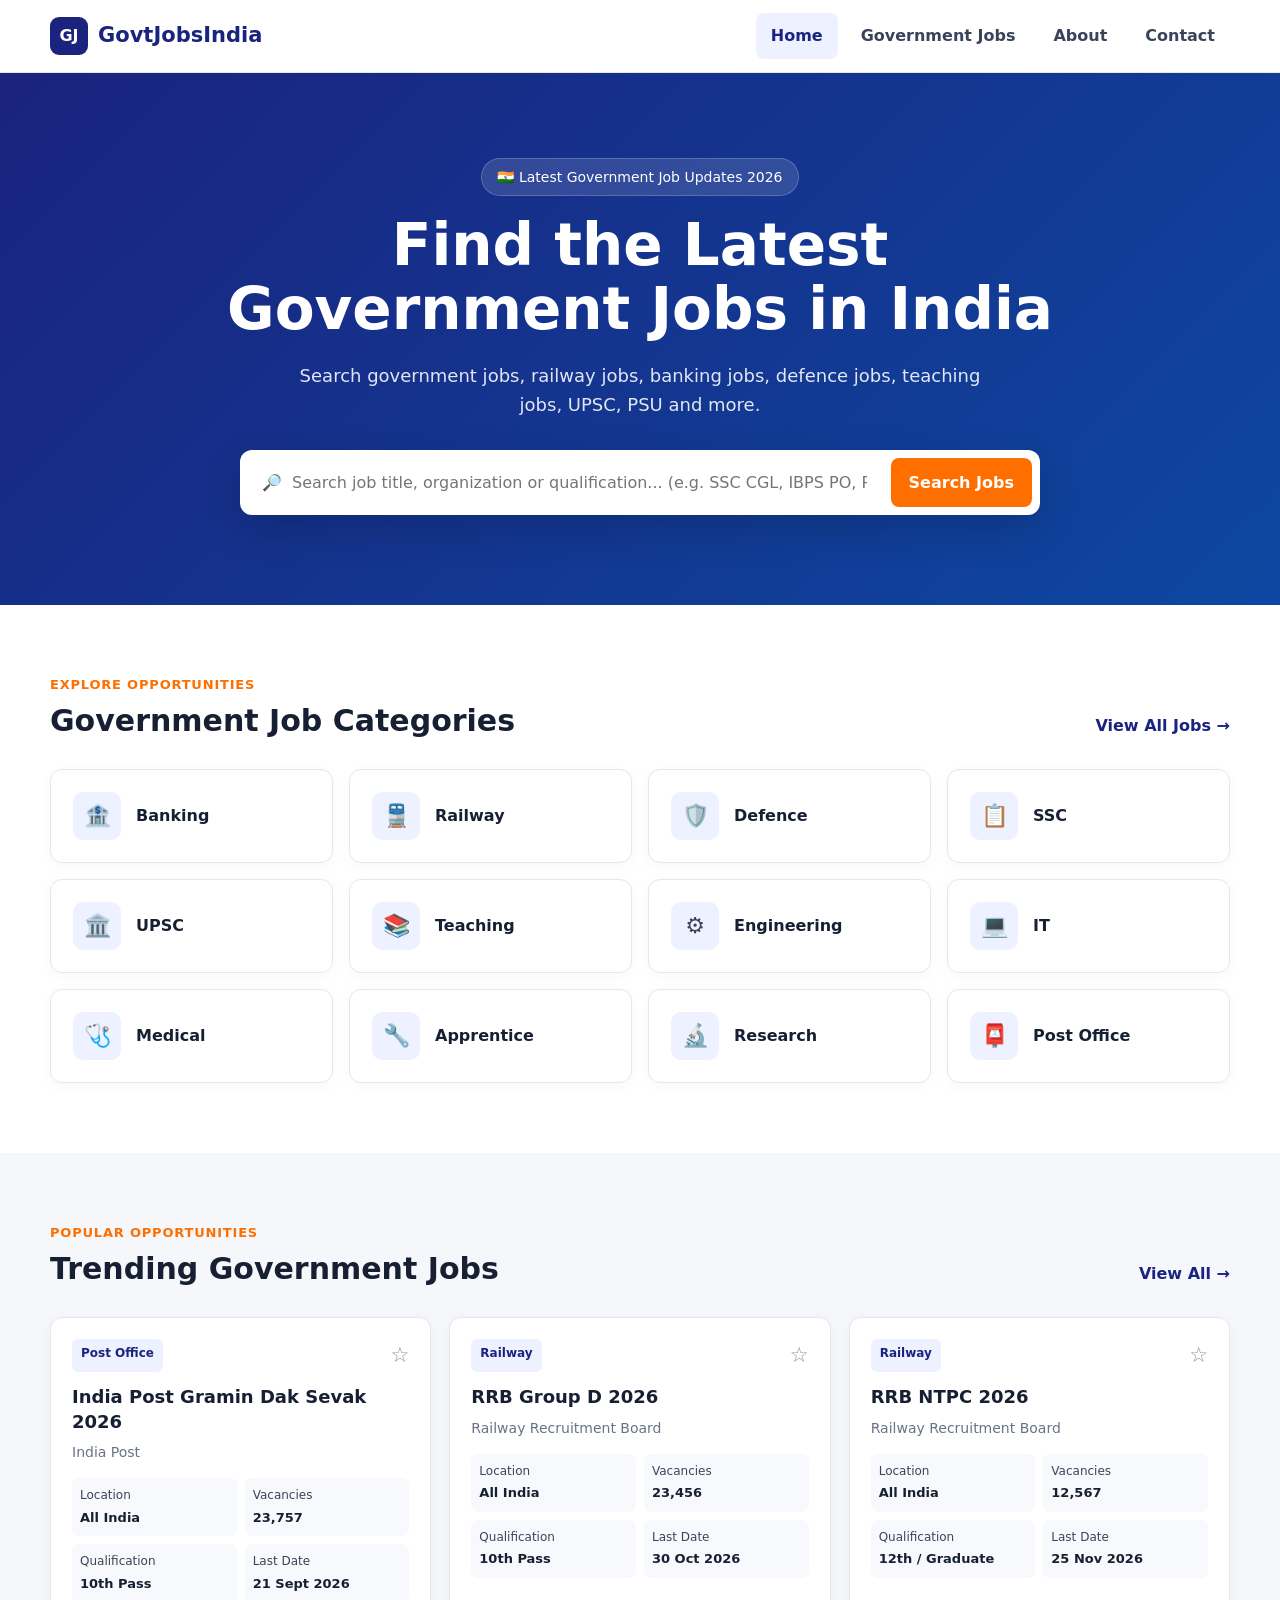
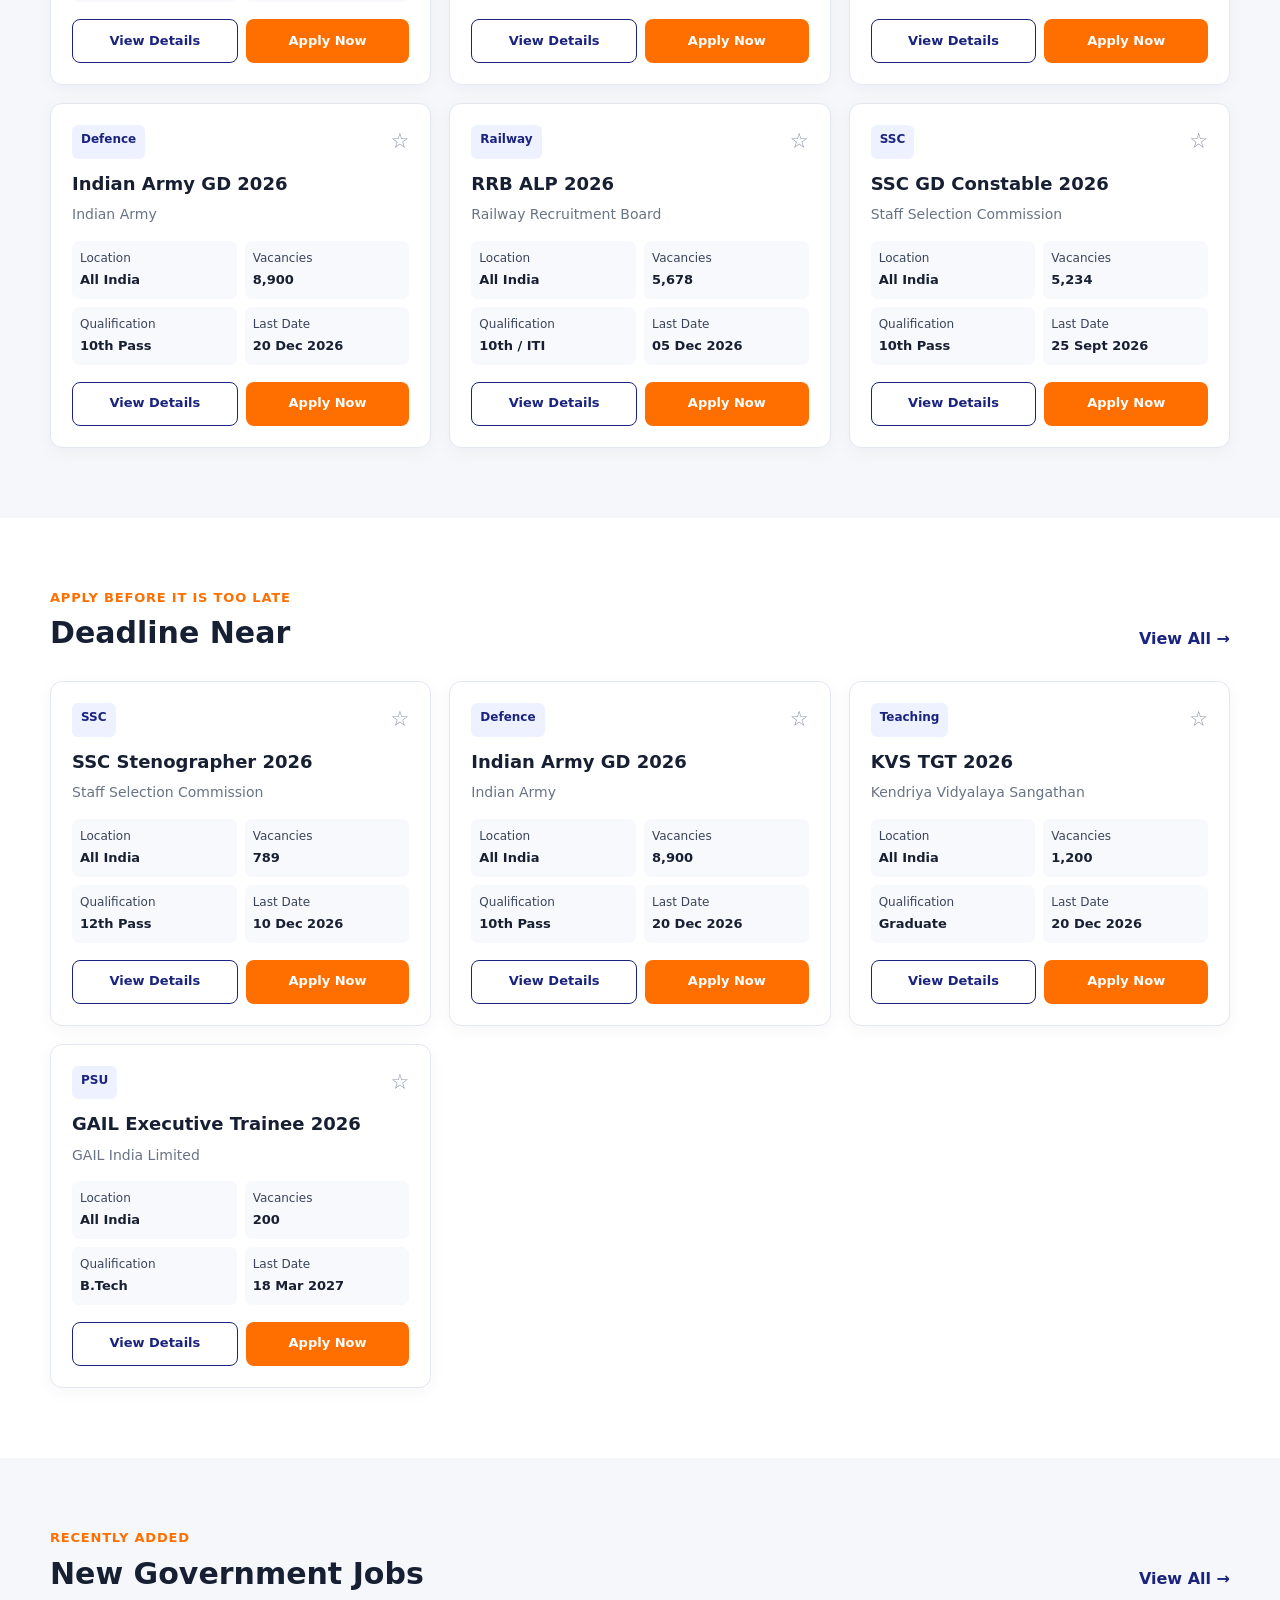
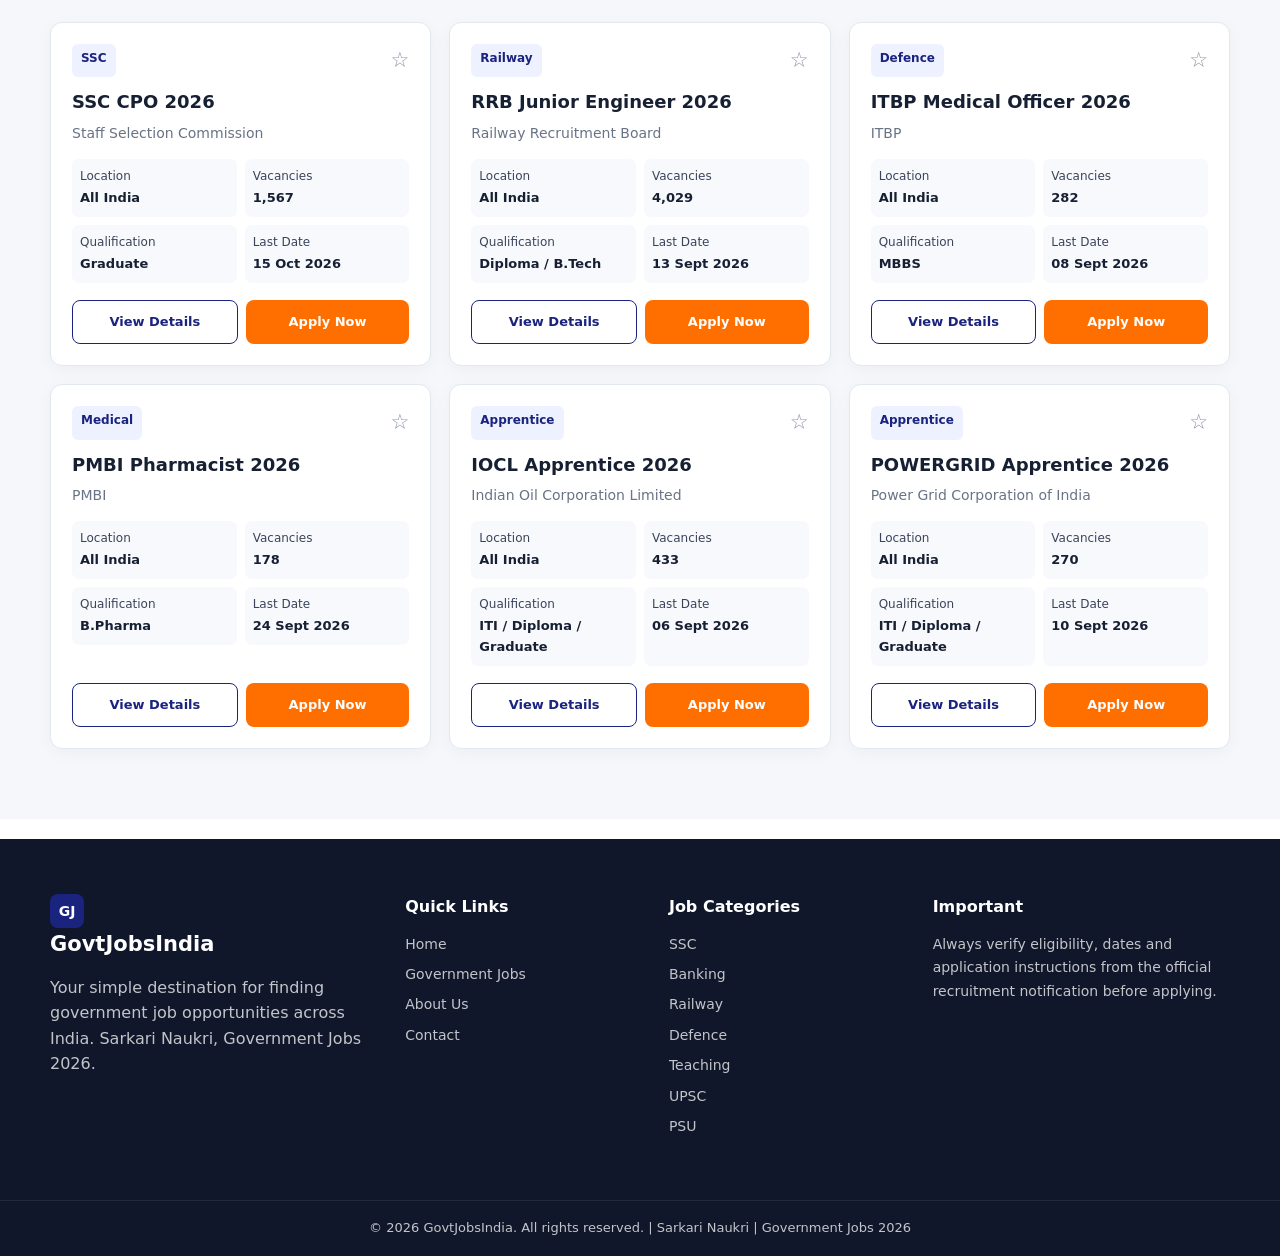
==== commit 37b2b3a2: "Update index.html" ====
--- a/index.html
+++ b/index.html
@@ -1,12 +1,129 @@
 <!DOCTYPE html>
-<html lang="en">
+<html lang="bn">
 <head>
     <meta charset="UTF-8">
     <meta name="viewport" content="width=device-width, initial-scale=1.0">
     <meta name="google-site-verification" content="60Q8MkypbepkifWlo8jgeXw853gjFhP07hwdZeggtnI" />
-    <title>GovtJobsIndia - Latest Government Jobs in India</title>
-    <meta name="description" content="Find the latest government jobs, banking jobs, railway jobs, defence jobs, teaching jobs and other government vacancies in India.">
-    <meta name="keywords" content="government jobs India, govt jobs, latest government jobs, railway jobs, bank jobs, SSC jobs, UPSC jobs">
+    
+    <!-- ===== প্রাইমারি টাইটেল ===== -->
+    <title>GovtJobsIndia - Sarkari Naukri 2026 | Government Jobs, SSC, Banking, Railway, Defence, UPSC, PSU</title>
+    
+    <!-- ===== মেটা ডেসক্রিপশন ===== -->
+    <meta name="description" content="Find latest government jobs in India 2026. Sarkari Naukri, SSC CGL, IBPS PO, RRB NTPC, UPSC IAS, Indian Army, Navy, Air Force, PSU jobs. Apply online for 20000+ vacancies. Check eligibility, salary, last date, notification. Daily job alerts.">
+    
+    <!-- ===== কীওয়ার্ডস (ভারতের ৯৯% সার্চ কভার করে) ===== -->
+    <meta name="keywords" content="
+        government jobs,
+        sarkari naukri,
+        sarkari result,
+        govt jobs,
+        sarkari job,
+        government jobs in india,
+        latest government jobs,
+        central government jobs,
+        state government jobs,
+        ssc jobs,
+        ssc cgl,
+        ssc chsl,
+        ssc mts,
+        ssc gd,
+        ssc cpo,
+        ssc je,
+        ssc stenographer,
+        banking jobs,
+        bank jobs,
+        ibps po,
+        ibps clerk,
+        sbi po,
+        sbi clerk,
+        rbi assistant,
+        rbi grade b,
+        railway jobs,
+        rrb ntpc,
+        railway group d,
+        rrb je,
+        rrb alp,
+        defence jobs,
+        indian army,
+        indian navy,
+        indian air force,
+        itbp,
+        bsf,
+        crpf,
+        teaching jobs,
+        kvs jobs,
+        nvs jobs,
+        dsssb jobs,
+        upsc jobs,
+        upsc ias,
+        upsc ifs,
+        upsc ips,
+        psu jobs,
+        ntpc jobs,
+        ongc jobs,
+        bhel jobs,
+        iocl jobs,
+        gail jobs,
+        powergrid jobs,
+        medical jobs,
+        pharmacist jobs,
+        apprentice jobs,
+        research jobs,
+        post office jobs,
+        gds jobs,
+        it jobs,
+        management jobs,
+        engineering jobs,
+        technical jobs,
+        clerk jobs,
+        constable jobs,
+        officer jobs,
+        engineer jobs,
+        sarkari naukri 2026,
+        govt jobs 2026,
+        ssc cgl 2026,
+        ibps po 2026,
+        rrb ntpc 2026,
+        upsc ias 2026,
+        indian army 2026,
+        railway group d 2026,
+        sbi po 2026,
+        bank jobs 2026,
+        railway jobs 2026,
+        defence jobs 2026,
+        teaching jobs 2026,
+        psu jobs 2026,
+        latest vacancy,
+        recruitment 2026,
+        apply online,
+        notification 2026,
+        exam date 2026,
+        eligibility,
+        salary,
+        admit card,
+        result 2026,
+        answer key,
+        cut off,
+        syllabus,
+        online form,
+        job alert,
+        daily job update,
+        government vacancy,
+        sarkari exam,
+        free job alert,
+        rojgar samachar,
+        employment news,
+        naukri alert,
+        govt job notification,
+        sarkari naukri result,
+        government exam,
+        competitive exam,
+        govt job preparation,
+        career in government,
+        govt job 2026
+    ">
+    
+    <!-- ===== CSS ===== -->
     <link rel="stylesheet" href="style.css">
     <link rel="icon" href="favicon.ico" type="image/x-icon">
 </head>
@@ -29,21 +146,23 @@
 </header>
 
 <main>
+    <!-- ===== হিরো সেকশন ===== -->
     <section class="hero">
         <div class="container hero-content">
-            <span class="hero-badge">Latest Government Job Updates</span>
+            <span class="hero-badge">🇮🇳 Latest Government Job Updates 2026</span>
             <h1>Find the Latest Government Jobs in India</h1>
-            <p>Search government jobs, railway jobs, banking jobs, defence jobs, teaching jobs and more.</p>
+            <p>Search government jobs, railway jobs, banking jobs, defence jobs, teaching jobs, UPSC, PSU and more.</p>
             <form class="hero-search" id="homeSearch">
                 <div class="search-box">
                     <span>🔎</span>
-                    <input type="text" id="homeSearchInput" placeholder="Search job title, organization or qualification...">
+                    <input type="text" id="homeSearchInput" placeholder="Search job title, organization or qualification... (e.g. SSC CGL, IBPS PO, RRB NTPC)">
                 </div>
                 <button type="submit" class="btn btn-primary">Search Jobs</button>
             </form>
         </div>
     </section>
 
+    <!-- ===== ক্যাটাগরি ===== -->
     <section class="section">
         <div class="container">
             <div class="section-heading">
@@ -57,6 +176,7 @@
         </div>
     </section>
 
+    <!-- ===== ট্রেন্ডিং জব ===== -->
     <section class="section section-light">
         <div class="container">
             <div class="section-heading">
@@ -70,6 +190,7 @@
         </div>
     </section>
 
+    <!-- ===== ডেডলাইন নিয়ার ===== -->
     <section class="section">
         <div class="container">
             <div class="section-heading">
@@ -83,6 +204,7 @@
         </div>
     </section>
 
+    <!-- ===== নতুন চাকরি ===== -->
     <section class="section section-light">
         <div class="container">
             <div class="section-heading">
@@ -104,7 +226,7 @@
                 <span class="footer-logo-icon">GJ</span>
                 GovtJobsIndia
             </a>
-            <p>Your simple destination for finding government job opportunities across India.</p>
+            <p>Your simple destination for finding government job opportunities across India. Sarkari Naukri, Government Jobs 2026.</p>
         </div>
         <div>
             <h3>Quick Links</h3>
@@ -115,10 +237,13 @@
         </div>
         <div>
             <h3>Job Categories</h3>
+            <a href="jobs.html?category=SSC">SSC</a>
             <a href="jobs.html?category=Banking">Banking</a>
             <a href="jobs.html?category=Railway">Railway</a>
             <a href="jobs.html?category=Defence">Defence</a>
             <a href="jobs.html?category=Teaching">Teaching</a>
+            <a href="jobs.html?category=UPSC">UPSC</a>
+            <a href="jobs.html?category=PSU">PSU</a>
         </div>
         <div>
             <h3>Important</h3>
@@ -127,7 +252,7 @@
     </div>
     <div class="footer-bottom">
         <div class="container">
-            <p>© <span id="currentYear"></span> GovtJobsIndia. All rights reserved.</p>
+            <p>© <span id="currentYear"></span> GovtJobsIndia. All rights reserved. | Sarkari Naukri | Government Jobs 2026</p>
         </div>
     </div>
 </footer>
--- a/style.css
+++ b/style.css
@@ -129,7 +129,7 @@
 }
 
 
-/* ----- LOGO STYLES ----- */
+/* ----- LOGO STYLES (টেক্সট লোগো) ----- */
 .logo {
 
     display: flex;
@@ -143,19 +143,8 @@
     font-size: 21px;
 
     font-weight: 700;
-}
-
-
-/* লোগো ইমেজের স্টাইল */
-.logo-img {
-
-    height: 45px;
-
-    width: auto;
-
-    vertical-align: middle;
-
-    border-radius: 8px;
+
+    text-decoration: none;
 }
 
 
@@ -176,6 +165,8 @@
     color: white;
 
     font-weight: 800;
+
+    font-size: 16px;
 }
 
 
@@ -194,17 +185,31 @@
 
     font-weight: 800;
 
+    text-decoration: none;
+
     margin-bottom: 13px;
 }
 
 
-.footer-logo-img {
-
-    height: 35px;
-
-    width: auto;
-
-    border-radius: 6px;
+.footer-logo-icon {
+
+    width: 34px;
+    height: 34px;
+
+    border-radius: 8px;
+
+    display: flex;
+
+    align-items: center;
+    justify-content: center;
+
+    background: var(--primary);
+
+    color: white;
+
+    font-weight: 800;
+
+    font-size: 14px;
 }
 
 
@@ -1828,17 +1833,32 @@
         flex-direction: column;
     }
 
-    /* ----- মোবাইলে লোগো সাইজ ----- */
-    .logo-img {
-        height: 35px;
-    }
 
     .logo {
+
         font-size: 18px;
     }
 
-    .footer-logo-img {
-        height: 28px;
+
+    .logo-icon {
+
+        width: 32px;
+        height: 32px;
+        font-size: 14px;
+    }
+
+
+    .footer-logo {
+
+        font-size: 18px;
+    }
+
+
+    .footer-logo-icon {
+
+        width: 30px;
+        height: 30px;
+        font-size: 12px;
     }
 
 }
